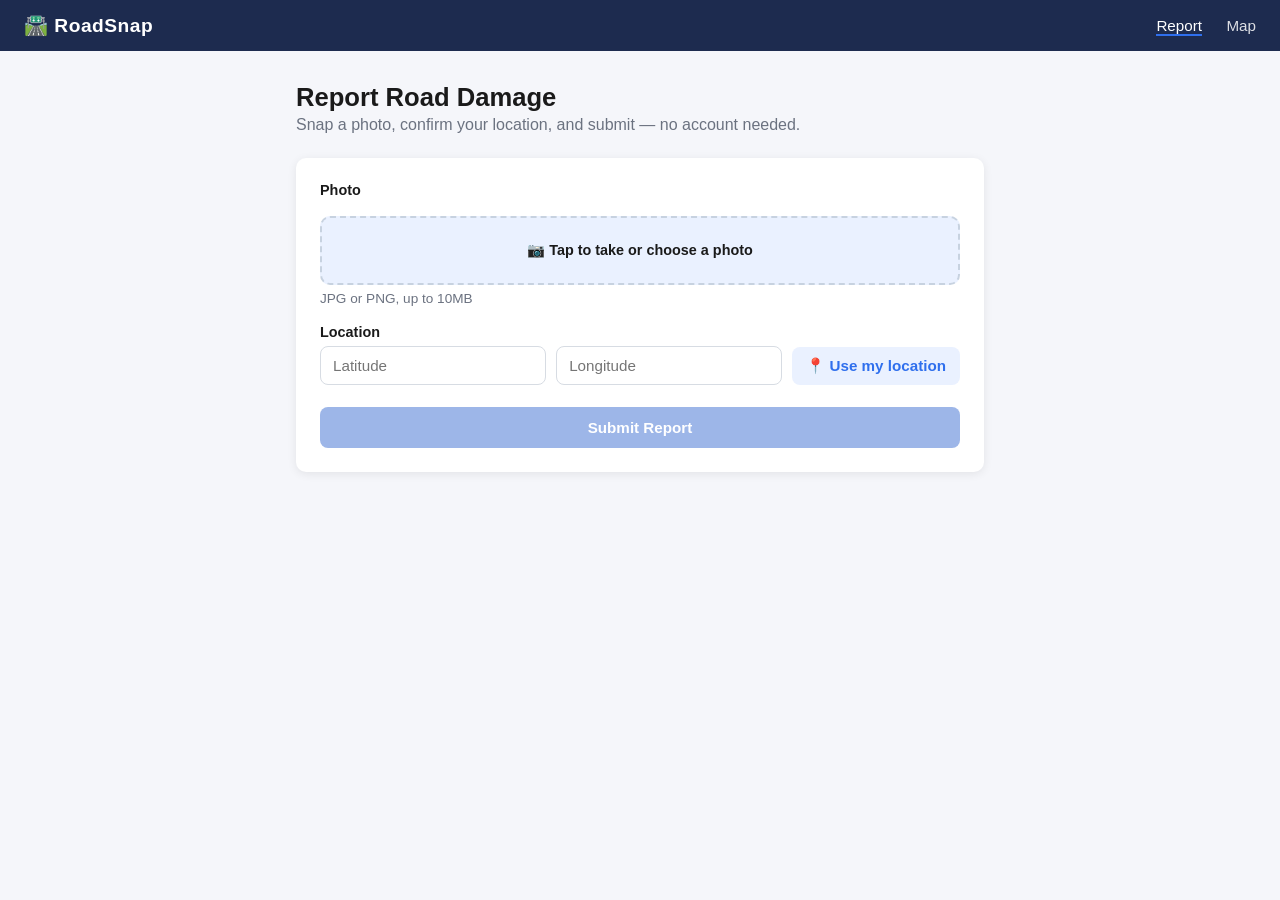
==== backend/frontend/index.html @ 91102957 "hehe" ====
<!DOCTYPE html>
<html lang="en">
<head>
  <meta charset="UTF-8" />
  <meta name="viewport" content="width=device-width, initial-scale=1.0" />
  <title>RoadSnap — Report Road Damage</title>
  <link rel="stylesheet" href="css/style.css" />
</head>
<body>

  <div class="navbar">
    <a href="index.html" class="brand">🛣️ RoadSnap</a>
    <nav>
      <a href="index.html" class="active">Report</a>
      <a href="map.html">Map</a>
    </nav>
  </div>

  <div class="page">
    <h1>Report Road Damage</h1>
    <p class="subtitle">Snap a photo, confirm your location, and submit — no account needed.</p>

    <div class="card">
      <form id="report-form">

        <label for="image-input">Photo</label>
        <label class="upload-box" id="upload-box" for="image-input">
          <span id="upload-placeholder">📷 Tap to take or choose a photo</span>
          <img id="preview-img" style="display:none;" />
          <input type="file" id="image-input" accept="image/png, image/jpeg" capture="environment" required />
        </label>
        <div class="upload-hint">JPG or PNG, up to 10MB</div>

        <label for="lat-input">Location</label>
        <div class="location-row">
          <input type="text" id="lat-input" placeholder="Latitude" readonly required />
          <input type="text" id="lng-input" placeholder="Longitude" readonly required />
          <button type="button" class="btn-secondary" id="locate-btn">📍 Use my location</button>
        </div>

        <button type="submit" class="btn-primary" id="submit-btn" disabled>Submit Report</button>

        <div class="status-msg" id="status-msg"></div>
      </form>
    </div>
  </div>

  <script src="js/config.js"></script>
  <script src="js/report.js"></script>
</body>
</html>
---- backend/frontend/css/style.css ----
:root {
  --navy: #1d2b4f;
  --blue: #2f6fed;
  --light-blue: #eaf1ff;
  --minor: #f4b400;
  --moderate: #ff8c1a;
  --severe: #e03131;
  --gray-bg: #f5f6fa;
  --text: #1a1a1a;
  --muted: #6b7280;
  --white: #ffffff;
  --radius: 10px;
  --shadow: 0 2px 10px rgba(0, 0, 0, 0.08);
}

* {
  box-sizing: border-box;
}

body {
  margin: 0;
  font-family: "Segoe UI", Roboto, Arial, sans-serif;
  background: var(--gray-bg);
  color: var(--text);
}

/* ---------- Top nav ---------- */
.navbar {
  background: var(--navy);
  color: var(--white);
  padding: 14px 24px;
  display: flex;
  align-items: center;
  justify-content: space-between;
}

.navbar .brand {
  font-weight: 700;
  font-size: 1.2rem;
  letter-spacing: 0.5px;
  color: var(--white);
  text-decoration: none;
}

.navbar nav a {
  color: var(--white);
  text-decoration: none;
  margin-left: 20px;
  font-size: 0.95rem;
  opacity: 0.85;
}

.navbar nav a:hover,
.navbar nav a.active {
  opacity: 1;
  border-bottom: 2px solid var(--blue);
}

/* ---------- Layout ---------- */
.page {
  max-width: 720px;
  margin: 32px auto;
  padding: 0 16px;
}

.page-wide {
  max-width: 1100px;
  margin: 0 auto;
  padding: 0;
}

h1 {
  font-size: 1.6rem;
  margin-bottom: 4px;
}

.subtitle {
  color: var(--muted);
  margin-top: 0;
  margin-bottom: 24px;
}

/* ---------- Card / form ---------- */
.card {
  background: var(--white);
  border-radius: var(--radius);
  box-shadow: var(--shadow);
  padding: 24px;
}

label {
  display: block;
  font-weight: 600;
  margin-bottom: 6px;
  margin-top: 18px;
  font-size: 0.9rem;
}

label:first-of-type {
  margin-top: 0;
}

.upload-box {
  border: 2px dashed #c7d2e0;
  border-radius: var(--radius);
  padding: 24px;
  text-align: center;
  cursor: pointer;
  background: var(--light-blue);
  transition: border-color 0.15s ease;
}

.upload-box:hover {
  border-color: var(--blue);
}

.upload-box img {
  max-width: 100%;
  max-height: 220px;
  border-radius: 8px;
  margin-top: 12px;
}

.upload-hint {
  font-size: 0.85rem;
  color: var(--muted);
  margin-top: 6px;
}

input[type="file"] {
  display: none;
}

.location-row {
  display: flex;
  gap: 10px;
  align-items: center;
}

.location-row input {
  flex: 1;
}

input[type="text"],
input[type="number"] {
  width: 100%;
  padding: 10px 12px;
  border: 1px solid #d7dce3;
  border-radius: 8px;
  font-size: 0.95rem;
}

button {
  font-family: inherit;
  cursor: pointer;
  border: none;
  border-radius: 8px;
  font-size: 0.95rem;
  font-weight: 600;
}

.btn-primary {
  background: var(--blue);
  color: var(--white);
  padding: 12px 20px;
  width: 100%;
  margin-top: 22px;
}

.btn-primary:disabled {
  background: #9db6e8;
  cursor: not-allowed;
}

.btn-secondary {
  background: var(--light-blue);
  color: var(--blue);
  padding: 10px 14px;
  white-space: nowrap;
}

.status-msg {
  margin-top: 14px;
  padding: 12px 14px;
  border-radius: 8px;
  font-size: 0.9rem;
  display: none;
}

.status-msg.success {
  display: block;
  background: #e6f6ec;
  color: #1e7e34;
}

.status-msg.error {
  display: block;
  background: #fdeaea;
  color: #b02a2a;
}

/* ---------- Map page ---------- */
#map {
  width: 100%;
  height: calc(100vh - 130px);
}

.map-legend {
  position: absolute;
  bottom: 24px;
  left: 24px;
  background: var(--white);
  padding: 12px 16px;
  border-radius: var(--radius);
  box-shadow: var(--shadow);
  font-size: 0.85rem;
  z-index: 1000;
}

.map-legend div {
  display: flex;
  align-items: center;
  margin-top: 4px;
}

.dot {
  width: 10px;
  height: 10px;
  border-radius: 50%;
  margin-right: 8px;
  display: inline-block;
}

.dot.minor { background: var(--minor); }
.dot.moderate { background: var(--moderate); }
.dot.severe { background: var(--severe); }

.map-wrap {
  position: relative;
}

.popup-content {
  font-size: 0.85rem;
}

.popup-content img {
  width: 100%;
  border-radius: 6px;
  margin-bottom: 6px;
}

.badge {
  display: inline-block;
  padding: 2px 8px;
  border-radius: 12px;
  font-size: 0.75rem;
  font-weight: 700;
  color: var(--white);
}

.badge.minor { background: var(--minor); }
.badge.moderate { background: var(--moderate); }
.badge.severe { background: var(--severe); }
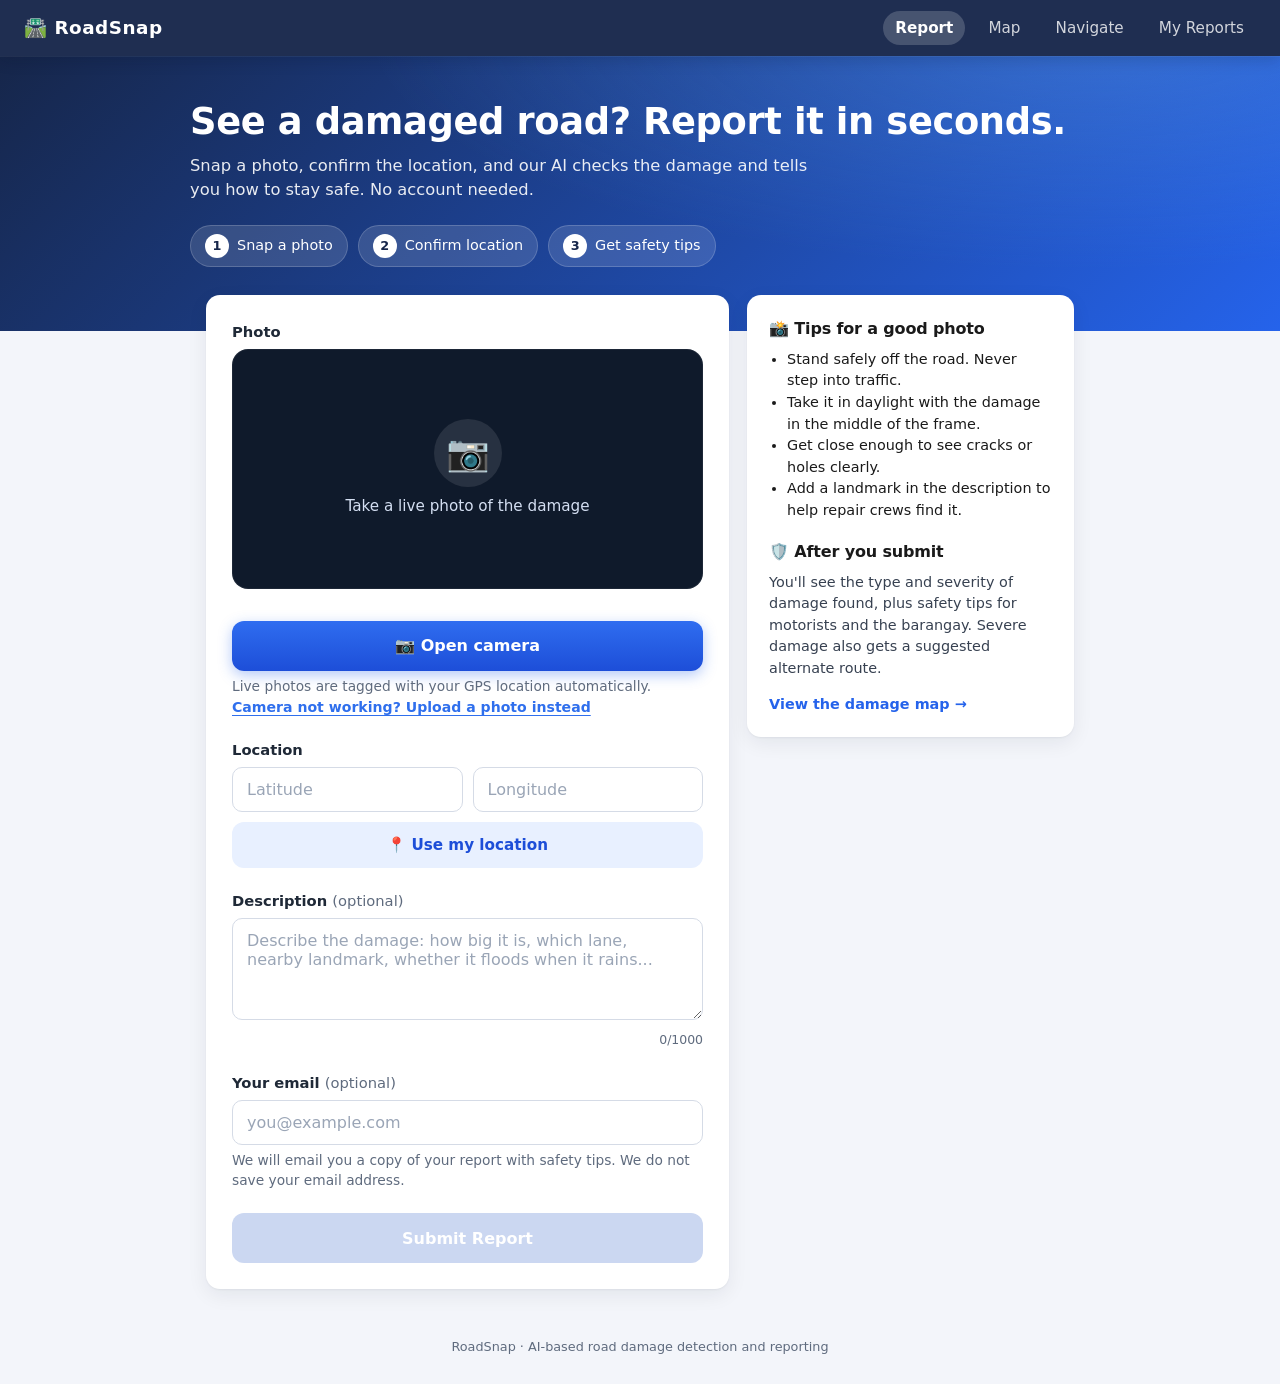
==== commit ed253935: "RoadSnap: initial commit" ====
--- a/backend/frontend/index.html
+++ b/backend/frontend/index.html
@@ -13,39 +13,87 @@
     <nav>
       <a href="index.html" class="active">Report</a>
       <a href="map.html">Map</a>
+      <a href="navigate.html">Navigate</a>
+      <a href="my-reports.html">My Reports</a>
     </nav>
   </div>
 
-  <div class="page">
-    <h1>Report Road Damage</h1>
-    <p class="subtitle">Snap a photo, confirm your location, and submit — no account needed.</p>
+  <header class="hero">
+    <div class="hero-inner">
+      <h1>See a damaged road? Report it in seconds.</h1>
+      <p>Snap a photo, confirm the location, and our AI checks the damage and tells you how to stay safe. No account needed.</p>
+      <div class="steps">
+        <div class="step"><span class="step-num">1</span><span>Snap a photo</span></div>
+        <div class="step"><span class="step-num">2</span><span>Confirm location</span></div>
+        <div class="step"><span class="step-num">3</span><span>Get safety tips</span></div>
+      </div>
+    </div>
+  </header>
 
+  <div class="page report-layout">
     <div class="card">
       <form id="report-form">
 
         <label for="image-input">Photo</label>
-        <label class="upload-box" id="upload-box" for="image-input">
-          <span id="upload-placeholder">📷 Tap to take or choose a photo</span>
-          <img id="preview-img" style="display:none;" />
-          <input type="file" id="image-input" accept="image/png, image/jpeg" capture="environment" required />
-        </label>
-        <div class="upload-hint">JPG or PNG, up to 10MB</div>
+        <div class="camera-box" id="camera-box">
+          <video id="camera-video" autoplay playsinline muted style="display:none;"></video>
+          <img id="preview-img" style="display:none;" alt="Captured photo" />
+          <div id="camera-placeholder" class="camera-placeholder">
+            <span class="cam-icon">📷</span>
+            <span>Take a live photo of the damage</span>
+          </div>
+        </div>
+        <div class="camera-actions">
+          <button type="button" class="btn-primary" id="camera-open-btn">📷 Open camera</button>
+          <button type="button" class="btn-capture" id="camera-capture-btn" style="display:none;">⚪ Capture</button>
+          <button type="button" class="btn-secondary" id="camera-retake-btn" style="display:none;">🔄 Retake</button>
+        </div>
+        <div class="upload-hint">
+          Live photos are tagged with your GPS location automatically.
+          <label class="upload-fallback" for="image-input">Camera not working? Upload a photo instead</label>
+        </div>
+        <input type="file" id="image-input" accept="image/png, image/jpeg" capture="environment" style="display:none;" />
 
         <label for="lat-input">Location</label>
         <div class="location-row">
-          <input type="text" id="lat-input" placeholder="Latitude" readonly required />
-          <input type="text" id="lng-input" placeholder="Longitude" readonly required />
+          <input type="text" id="lat-input" placeholder="Latitude" required />
+          <input type="text" id="lng-input" placeholder="Longitude" required />
           <button type="button" class="btn-secondary" id="locate-btn">📍 Use my location</button>
         </div>
+
+        <label for="description-input">Description <span class="optional">(optional)</span></label>
+        <textarea id="description-input" rows="4" maxlength="1000"
+          placeholder="Describe the damage: how big it is, which lane, nearby landmark, whether it floods when it rains..."></textarea>
+        <div class="char-count"><span id="desc-count">0</span>/1000</div>
+
+        <label for="email-input">Your email <span class="optional">(optional)</span></label>
+        <input type="email" id="email-input" maxlength="120" autocomplete="email" placeholder="you@example.com" />
+        <div class="upload-hint">We will email you a copy of your report with safety tips. We do not save your email address.</div>
 
         <button type="submit" class="btn-primary" id="submit-btn" disabled>Submit Report</button>
 
         <div class="status-msg" id="status-msg"></div>
       </form>
     </div>
+
+    <aside class="side-card">
+      <h3>📸 Tips for a good photo</h3>
+      <ul>
+        <li>Stand safely off the road. Never step into traffic.</li>
+        <li>Take it in daylight with the damage in the middle of the frame.</li>
+        <li>Get close enough to see cracks or holes clearly.</li>
+        <li>Add a landmark in the description to help repair crews find it.</li>
+      </ul>
+      <h3>🛡️ After you submit</h3>
+      <p>You'll see the type and severity of damage found, plus safety tips for motorists and the barangay. Severe damage also gets a suggested alternate route.</p>
+      <a class="side-link" href="map.html">View the damage map →</a>
+    </aside>
   </div>
 
+  <footer class="site-footer">RoadSnap &middot; AI-based road damage detection and reporting</footer>
+
   <script src="js/config.js"></script>
+  <script src="js/ui.js"></script>
   <script src="js/report.js"></script>
 </body>
 </html>
--- a/backend/frontend/css/style.css
+++ b/backend/frontend/css/style.css
@@ -2,9 +2,9 @@
   --navy: #1d2b4f;
   --blue: #2f6fed;
   --light-blue: #eaf1ff;
-  --minor: #f4b400;
-  --moderate: #ff8c1a;
-  --severe: #e03131;
+  --minor: #ffc800;
+  --moderate: #ff7a00;
+  --severe: #e60023;
   --gray-bg: #f5f6fa;
   --text: #1a1a1a;
   --muted: #6b7280;
@@ -142,7 +142,9 @@
 }
 
 input[type="text"],
-input[type="number"] {
+input[type="email"],
+input[type="number"],
+textarea {
   width: 100%;
   padding: 10px 12px;
   border: 1px solid #d7dce3;
@@ -260,4 +262,1716 @@
 
 .badge.minor { background: var(--minor); }
 .badge.moderate { background: var(--moderate); }
-.badge.severe { background: var(--severe); }+.badge.severe { background: var(--severe); }
+.badge.none { background: #8a93a3; }
+
+
+/* ---------- Admin dashboard ---------- */
+.report-card {
+  background: var(--white);
+  border-radius: var(--radius);
+  box-shadow: var(--shadow);
+  padding: 16px;
+  margin-bottom: 14px;
+  display: flex;
+  gap: 16px;
+  align-items: flex-start;
+}
+
+.report-card img {
+  width: 120px;
+  height: 120px;
+  object-fit: cover;
+  border-radius: 8px;
+  flex-shrink: 0;
+}
+
+.report-card .info {
+  flex: 1;
+}
+
+.report-card .actions {
+  display: flex;
+  gap: 8px;
+  margin-top: 10px;
+  flex-wrap: wrap;
+}
+
+.report-card .actions button {
+  padding: 6px 12px;
+  font-size: 0.85rem;
+}
+
+.btn-verify { background: #d4f4dd; color: #1e7e34; }
+.btn-flag { background: #fff0d4; color: #a05c00; }
+.btn-remove { background: #fdeaea; color: #b02a2a; }
+
+select {
+  padding: 8px 10px;
+  border-radius: 8px;
+  border: 1px solid #d7dce3;
+}
+
+/* ---------- Form extras ---------- */
+textarea {
+  font-family: inherit;
+  resize: vertical;
+}
+
+.optional {
+  font-weight: 400;
+  color: var(--muted);
+}
+
+.char-count {
+  text-align: right;
+  font-size: 0.8rem;
+  color: var(--muted);
+  margin-top: 4px;
+}
+
+/* ---------- Toasts ---------- */
+.toast-wrap {
+  position: fixed;
+  top: 16px;
+  right: 16px;
+  z-index: 3000;
+  display: flex;
+  flex-direction: column;
+  gap: 10px;
+  max-width: calc(100vw - 32px);
+}
+
+.toast {
+  background: var(--navy);
+  color: var(--white);
+  padding: 12px 16px;
+  border-radius: 8px;
+  box-shadow: var(--shadow);
+  font-size: 0.9rem;
+  max-width: 340px;
+  cursor: pointer;
+  animation: toast-in 0.2s ease-out;
+}
+
+.toast-success { background: #1e7e34; }
+.toast-error { background: #b02a2a; }
+.toast-info { background: var(--navy); }
+
+.toast-hide {
+  opacity: 0;
+  transition: opacity 0.25s ease;
+}
+
+@keyframes toast-in {
+  from { transform: translateY(-8px); opacity: 0; }
+  to { transform: translateY(0); opacity: 1; }
+}
+
+/* ---------- Dialogs ---------- */
+.ui-overlay {
+  position: fixed;
+  inset: 0;
+  background: rgba(15, 23, 42, 0.55);
+  display: flex;
+  align-items: center;
+  justify-content: center;
+  padding: 16px;
+  z-index: 2000;
+}
+
+.ui-dialog {
+  background: var(--white);
+  border-radius: var(--radius);
+  box-shadow: 0 10px 40px rgba(0, 0, 0, 0.25);
+  width: 100%;
+  max-width: 480px;
+  max-height: calc(100vh - 32px);
+  overflow-y: auto;
+  padding: 22px;
+}
+
+.ui-title {
+  margin: 0 0 12px;
+  font-size: 1.15rem;
+}
+
+.ui-body p {
+  margin: 0 0 10px;
+  line-height: 1.45;
+}
+
+.ui-body textarea {
+  width: 100%;
+  padding: 10px 12px;
+  border: 1px solid #d7dce3;
+  border-radius: 8px;
+  font-size: 0.95rem;
+}
+
+.ui-label {
+  margin-top: 0;
+}
+
+.ui-footer {
+  display: flex;
+  justify-content: flex-end;
+  gap: 10px;
+  margin-top: 18px;
+}
+
+.ui-dialog .btn-primary,
+.ui-dialog .btn-secondary,
+.ui-dialog .btn-danger {
+  width: auto;
+  margin-top: 0;
+  padding: 10px 18px;
+}
+
+.btn-danger {
+  background: var(--severe);
+  color: var(--white);
+}
+
+.confirm-list {
+  margin: 0 0 10px;
+  padding-left: 18px;
+  line-height: 1.5;
+  word-break: break-word;
+}
+
+.muted-note {
+  color: var(--muted);
+  font-size: 0.82rem;
+}
+
+.result-desc {
+  background: var(--gray-bg);
+  padding: 10px 12px;
+  border-radius: 8px;
+  font-size: 0.9rem;
+  word-break: break-word;
+}
+
+.route-box {
+  margin: 10px 0;
+  padding: 10px 12px;
+  background: #fdeaea;
+  border-radius: 8px;
+  font-size: 0.88rem;
+}
+
+/* ---------- Safety guidance ---------- */
+.guidance {
+  background: #eef6ff;
+  border-left: 4px solid var(--blue);
+  border-radius: 8px;
+  padding: 10px 12px;
+  margin: 10px 0;
+  font-size: 0.88rem;
+}
+
+.guidance-headline {
+  font-weight: 700;
+  margin-bottom: 4px;
+}
+
+.guidance ul,
+.popup-guidance ul {
+  margin: 4px 0 0;
+  padding-left: 18px;
+  line-height: 1.45;
+}
+
+.popup-desc {
+  margin-top: 8px;
+  padding: 8px;
+  background: var(--gray-bg);
+  border-radius: 6px;
+  word-break: break-word;
+}
+
+.popup-guidance {
+  margin-top: 8px;
+  font-size: 0.8rem;
+}
+
+.popup-guidance summary {
+  cursor: pointer;
+  font-weight: 600;
+  color: var(--blue);
+}
+
+.map-error {
+  background: #fdeaea;
+  color: #b02a2a;
+  padding: 8px 12px;
+  border-radius: 8px;
+  font-size: 0.85rem;
+  box-shadow: var(--shadow);
+}
+
+/* ---------- Admin extras ---------- */
+.report-desc {
+  margin: 8px 0;
+  padding: 8px 10px;
+  background: var(--gray-bg);
+  border-radius: 6px;
+  font-size: 0.88rem;
+  word-break: break-word;
+}
+
+.report-card .guidance {
+  margin: 8px 0 0;
+}
+
+.status-pill {
+  display: inline-block;
+  padding: 2px 8px;
+  border-radius: 12px;
+  font-size: 0.75rem;
+  font-weight: 700;
+  text-transform: capitalize;
+}
+
+.status-pill.pending { background: #e5e7eb; color: #374151; }
+.status-pill.verified { background: #d4f4dd; color: #1e7e34; }
+.status-pill.flagged { background: #fff0d4; color: #a05c00; }
+.status-pill.removed { background: #fdeaea; color: #b02a2a; }
+
+.btn-edit { background: var(--light-blue); color: var(--blue); }
+.btn-delete { background: var(--severe); color: var(--white); }
+
+button:disabled {
+  opacity: 0.6;
+  cursor: not-allowed;
+}
+
+@media (max-width: 560px) {
+  .location-row { flex-direction: column; align-items: stretch; }
+  .report-card { flex-direction: column; }
+  .report-card img { width: 100%; height: 180px; }
+}
+
+/* =====================================================
+   Admin dashboard (v2)
+   ===================================================== */
+.dash {
+  max-width: 1200px;
+  margin: 0 auto;
+  padding: 24px 16px 48px;
+}
+
+.dash-header {
+  display: flex;
+  justify-content: space-between;
+  align-items: flex-end;
+  gap: 16px;
+  flex-wrap: wrap;
+  margin-bottom: 18px;
+}
+
+.dash-header .subtitle {
+  margin-bottom: 0;
+}
+
+.dash-header-actions {
+  display: flex;
+  align-items: center;
+  gap: 10px;
+  flex-wrap: wrap;
+}
+
+.updated {
+  color: var(--muted);
+  font-size: 0.8rem;
+}
+
+/* ---------- Stat tiles ---------- */
+.stat-grid {
+  display: grid;
+  grid-template-columns: repeat(auto-fit, minmax(160px, 1fr));
+  gap: 14px;
+  margin-bottom: 18px;
+}
+
+.stat-tile {
+  background: var(--white);
+  border-radius: var(--radius);
+  box-shadow: var(--shadow);
+  padding: 16px 18px;
+  border-top: 4px solid var(--blue);
+}
+
+.stat-value {
+  font-size: 2rem;
+  font-weight: 700;
+  line-height: 1.1;
+}
+
+.stat-label {
+  color: var(--muted);
+  font-size: 0.85rem;
+  margin-top: 4px;
+}
+
+.tile-total { border-top-color: var(--navy); }
+.tile-pending { border-top-color: #9ca3af; }
+.tile-verified { border-top-color: #2f9e44; }
+.tile-flagged { border-top-color: var(--moderate); }
+.tile-severe { border-top-color: var(--severe); }
+
+/* ---------- Charts ---------- */
+.insight-grid {
+  display: grid;
+  grid-template-columns: repeat(auto-fit, minmax(300px, 1fr));
+  gap: 14px;
+  margin-bottom: 22px;
+}
+
+.panel {
+  background: var(--white);
+  border-radius: var(--radius);
+  box-shadow: var(--shadow);
+  padding: 16px 18px;
+}
+
+.panel h3 {
+  margin: 0 0 12px;
+  font-size: 0.95rem;
+}
+
+.bar-row {
+  display: flex;
+  align-items: center;
+  gap: 10px;
+  margin-bottom: 8px;
+  font-size: 0.85rem;
+}
+
+.bar-label {
+  width: 110px;
+  flex-shrink: 0;
+  text-transform: capitalize;
+  white-space: nowrap;
+  overflow: hidden;
+  text-overflow: ellipsis;
+}
+
+.bar-track {
+  flex: 1;
+  height: 10px;
+  background: #eef0f4;
+  border-radius: 6px;
+  overflow: hidden;
+}
+
+.bar-fill {
+  display: block;
+  height: 100%;
+  border-radius: 6px;
+  min-width: 2px;
+}
+
+.bar-value {
+  width: 28px;
+  text-align: right;
+  font-weight: 600;
+}
+
+.empty-note {
+  color: var(--muted);
+  font-size: 0.85rem;
+  margin: 0;
+}
+
+/* ---------- Toolbar ---------- */
+.toolbar {
+  display: flex;
+  gap: 10px;
+  flex-wrap: wrap;
+  margin-bottom: 8px;
+}
+
+.toolbar input[type="text"] {
+  flex: 1 1 260px;
+  width: auto;
+}
+
+.toolbar select {
+  flex: 0 0 auto;
+}
+
+.result-count {
+  color: var(--muted);
+  font-size: 0.82rem;
+  margin-bottom: 14px;
+}
+
+/* ---------- Report cards (grid) ---------- */
+.report-grid {
+  display: grid;
+  grid-template-columns: repeat(auto-fill, minmax(340px, 1fr));
+  gap: 16px;
+}
+
+.report-grid .report-card {
+  display: flex;
+  flex-direction: column;
+  gap: 0;
+  padding: 0;
+  margin: 0;
+  overflow: hidden;
+  border-left: 5px solid #8a93a3;
+}
+
+.report-card.sev-severe { border-left-color: var(--severe); }
+.report-card.sev-moderate { border-left-color: var(--moderate); }
+.report-card.sev-minor { border-left-color: var(--minor); }
+
+.card-photo {
+  position: relative;
+  background: #e5e7eb;
+}
+
+.report-grid .report-card .card-photo img {
+  width: 100%;
+  height: 190px;
+  object-fit: cover;
+  border-radius: 0;
+  display: block;
+  cursor: zoom-in;
+}
+
+.no-photo {
+  height: 190px;
+  display: flex;
+  align-items: center;
+  justify-content: center;
+  color: var(--muted);
+}
+
+.photo-badge {
+  position: absolute;
+  top: 10px;
+  left: 10px;
+  padding: 3px 10px;
+  border-radius: 12px;
+  font-size: 0.75rem;
+  font-weight: 700;
+  color: var(--white);
+  background: #8a93a3;
+}
+
+.photo-badge.severe { background: var(--severe); }
+.photo-badge.moderate { background: var(--moderate); }
+.photo-badge.minor { background: var(--minor); }
+
+.card-body {
+  padding: 14px 16px 16px;
+  flex: 1;
+  display: flex;
+  flex-direction: column;
+}
+
+.card-top {
+  display: flex;
+  justify-content: space-between;
+  align-items: center;
+  margin-bottom: 6px;
+}
+
+.card-meta {
+  font-size: 0.85rem;
+  color: #374151;
+  margin-top: 3px;
+}
+
+.card-meta a {
+  color: var(--blue);
+}
+
+.report-desc.muted {
+  color: var(--muted);
+}
+
+.tips {
+  margin-top: 8px;
+  font-size: 0.82rem;
+}
+
+.tips summary {
+  cursor: pointer;
+  font-weight: 600;
+  color: var(--blue);
+}
+
+.tips ul {
+  margin: 6px 0 0;
+  padding-left: 18px;
+  line-height: 1.45;
+}
+
+.report-grid .report-card .actions {
+  margin-top: auto;
+  padding-top: 12px;
+}
+
+.empty-state {
+  grid-column: 1 / -1;
+  text-align: center;
+  color: var(--muted);
+  padding: 48px 16px;
+  background: var(--white);
+  border-radius: var(--radius);
+  box-shadow: var(--shadow);
+}
+
+.empty-icon {
+  font-size: 2.2rem;
+}
+
+.lightbox-img {
+  width: 100%;
+  max-height: 60vh;
+  object-fit: contain;
+  border-radius: 8px;
+  background: #111;
+}
+
+/* =====================================================
+   Admin login (v2)
+   ===================================================== */
+.login-body {
+  min-height: 100vh;
+  background: linear-gradient(135deg, var(--navy) 0%, #2f6fed 100%);
+  display: flex;
+  align-items: center;
+  justify-content: center;
+  padding: 20px;
+}
+
+.login-shell {
+  display: grid;
+  grid-template-columns: 1fr 1fr;
+  width: 100%;
+  max-width: 860px;
+  background: var(--white);
+  border-radius: 16px;
+  box-shadow: 0 20px 60px rgba(0, 0, 0, 0.3);
+  overflow: hidden;
+}
+
+.login-brand {
+  background: var(--navy);
+  color: var(--white);
+  padding: 40px 32px;
+}
+
+.login-brand h1 {
+  margin: 8px 0 4px;
+  font-size: 1.8rem;
+}
+
+.login-brand p {
+  margin: 0 0 20px;
+  opacity: 0.8;
+}
+
+.login-logo {
+  font-size: 2.6rem;
+}
+
+.login-points {
+  margin: 0;
+  padding-left: 18px;
+  line-height: 1.9;
+  opacity: 0.9;
+  font-size: 0.92rem;
+}
+
+.login-card {
+  padding: 40px 32px;
+}
+
+.login-card h2 {
+  margin: 0 0 4px;
+}
+
+.login-card .btn-primary {
+  margin-top: 18px;
+}
+
+.login-card .status-msg {
+  margin-top: 12px;
+}
+
+.password-wrap {
+  position: relative;
+}
+
+.password-wrap input {
+  padding-right: 64px;
+}
+
+.toggle-password {
+  position: absolute;
+  right: 6px;
+  top: 50%;
+  transform: translateY(-50%);
+  background: transparent;
+  color: var(--blue);
+  padding: 6px 10px;
+  font-size: 0.8rem;
+}
+
+.login-foot {
+  margin: 18px 0 0;
+  font-size: 0.85rem;
+  text-align: center;
+}
+
+.login-foot a {
+  color: var(--blue);
+  text-decoration: none;
+}
+
+@media (max-width: 720px) {
+  .login-shell { grid-template-columns: 1fr; }
+  .login-brand { padding: 24px; }
+  .login-points { display: none; }
+  .login-card { padding: 24px; }
+  .report-grid { grid-template-columns: 1fr; }
+}
+
+/* ---------- Fixes ---------- */
+input[type="password"] {
+  width: 100%;
+  padding: 10px 12px;
+  border: 1px solid #d7dce3;
+  border-radius: 8px;
+  font-size: 0.95rem;
+}
+
+.report-grid .report-card {
+  align-items: stretch;
+}
+
+.bar-label {
+  width: 135px;
+}
+
+/* =====================================================
+   Public pages (v3): report page + map
+   ===================================================== */
+.hero {
+  background: linear-gradient(135deg, var(--navy) 0%, #2f6fed 100%);
+  color: var(--white);
+  padding: 40px 16px 56px;
+}
+
+.hero-inner {
+  max-width: 900px;
+  margin: 0 auto;
+}
+
+.hero h1 {
+  font-size: 2rem;
+  margin: 0 0 10px;
+  line-height: 1.2;
+}
+
+.hero p {
+  margin: 0 0 22px;
+  max-width: 620px;
+  opacity: 0.9;
+  line-height: 1.5;
+}
+
+.steps {
+  display: flex;
+  gap: 12px;
+  flex-wrap: wrap;
+}
+
+.step {
+  display: flex;
+  align-items: center;
+  gap: 8px;
+  background: rgba(255, 255, 255, 0.14);
+  padding: 8px 14px;
+  border-radius: 999px;
+  font-size: 0.9rem;
+}
+
+.step-num {
+  background: var(--white);
+  color: var(--navy);
+  width: 22px;
+  height: 22px;
+  border-radius: 50%;
+  display: inline-flex;
+  align-items: center;
+  justify-content: center;
+  font-weight: 700;
+  font-size: 0.8rem;
+}
+
+.report-layout {
+  max-width: 900px;
+  margin: -32px auto 32px;
+  display: grid;
+  grid-template-columns: 1.6fr 1fr;
+  gap: 18px;
+  align-items: start;
+}
+
+.side-card {
+  background: var(--white);
+  border-radius: var(--radius);
+  box-shadow: var(--shadow);
+  padding: 20px;
+  font-size: 0.9rem;
+  line-height: 1.5;
+}
+
+.side-card h3 {
+  margin: 0 0 8px;
+  font-size: 1rem;
+}
+
+.side-card h3:not(:first-child) {
+  margin-top: 18px;
+}
+
+.side-card ul {
+  margin: 0;
+  padding-left: 18px;
+}
+
+.side-card p {
+  margin: 0;
+  color: #374151;
+}
+
+.side-link {
+  display: inline-block;
+  margin-top: 14px;
+  color: var(--blue);
+  font-weight: 600;
+  text-decoration: none;
+}
+
+.site-footer {
+  text-align: center;
+  color: var(--muted);
+  font-size: 0.8rem;
+  padding: 8px 16px 28px;
+}
+
+/* ---------- Map panel ---------- */
+.map-panel {
+  position: absolute;
+  top: 16px;
+  left: 56px;
+  z-index: 1000;
+  background: var(--white);
+  border-radius: var(--radius);
+  box-shadow: var(--shadow);
+  padding: 14px 16px;
+  width: 210px;
+  font-size: 0.88rem;
+}
+
+.map-panel-title {
+  font-weight: 700;
+}
+
+.map-total {
+  color: var(--muted);
+  font-size: 0.8rem;
+  margin: 2px 0 10px;
+}
+
+.chip-row {
+  display: flex;
+  align-items: center;
+  gap: 8px;
+  margin: 0;
+  padding: 5px 0;
+  font-weight: 500;
+  cursor: pointer;
+}
+
+.chip-row input {
+  margin: 0;
+}
+
+.chip-count {
+  margin-left: auto;
+  background: var(--gray-bg);
+  border-radius: 10px;
+  padding: 0 8px;
+  font-size: 0.78rem;
+  font-weight: 700;
+}
+
+.dot.none { background: #8a93a3; }
+
+.map-fit {
+  width: 100%;
+  margin-top: 10px;
+  padding: 8px 10px;
+}
+
+.map-report-link {
+  display: block;
+  text-align: center;
+  margin-top: 10px;
+  color: var(--blue);
+  font-weight: 600;
+  text-decoration: none;
+}
+
+.verified-tag {
+  color: #1e7e34;
+  font-size: 0.75rem;
+  font-weight: 700;
+}
+
+@media (max-width: 720px) {
+  .report-layout { grid-template-columns: 1fr; }
+  .hero h1 { font-size: 1.5rem; }
+  .map-panel { left: 12px; top: 12px; width: 180px; }
+}
+
+/* =====================================================
+   Navigate page (v4)
+   ===================================================== */
+.nav-wrap {
+  position: relative;
+}
+
+.nav-panel {
+  position: absolute;
+  top: 12px;
+  left: 56px;
+  z-index: 1000;
+  width: 340px;
+  max-height: calc(100% - 24px);
+  overflow-y: auto;
+  background: var(--white);
+  border-radius: var(--radius);
+  box-shadow: 0 6px 24px rgba(0, 0, 0, 0.18);
+  padding: 16px;
+  font-size: 0.9rem;
+}
+
+.nav-panel.collapsed {
+  display: none;
+}
+
+.nav-panel h2 {
+  margin: 0 0 2px;
+  font-size: 1.15rem;
+}
+
+.nav-panel h3 {
+  margin: 16px 0 6px;
+  font-size: 0.95rem;
+}
+
+.nav-intro {
+  margin: 0 0 10px;
+  color: var(--muted);
+  font-size: 0.85rem;
+}
+
+.search-field {
+  position: relative;
+  display: flex;
+  gap: 6px;
+}
+
+.search-field input {
+  flex: 1;
+}
+
+.mini-btn {
+  background: var(--light-blue);
+  padding: 0 12px;
+  font-size: 1.05rem;
+}
+
+.suggestions {
+  display: none;
+  position: absolute;
+  top: 100%;
+  left: 0;
+  right: 0;
+  z-index: 1100;
+  margin: 4px 0 0;
+  padding: 0;
+  list-style: none;
+  background: var(--white);
+  border: 1px solid #d7dce3;
+  border-radius: 8px;
+  box-shadow: var(--shadow);
+  max-height: 220px;
+  overflow-y: auto;
+}
+
+.suggestions li {
+  padding: 9px 12px;
+  font-size: 0.82rem;
+  cursor: pointer;
+  border-bottom: 1px solid #f0f1f5;
+}
+
+.suggestions li:hover {
+  background: var(--light-blue);
+}
+
+.suggestions li.none {
+  color: var(--muted);
+  cursor: default;
+}
+
+.nav-hint {
+  font-size: 0.78rem;
+  color: var(--muted);
+  margin-top: 6px;
+}
+
+.route-message {
+  font-size: 0.85rem;
+  margin-top: 8px;
+}
+
+.route-message.error {
+  color: #b02a2a;
+}
+
+#route-results {
+  display: flex;
+  flex-direction: column;
+  gap: 8px;
+  margin-top: 12px;
+}
+
+.route-card {
+  text-align: left;
+  background: var(--white);
+  border: 2px solid #e3e6ec;
+  border-radius: 10px;
+  padding: 10px 12px;
+  font-weight: 400;
+}
+
+.route-card.selected {
+  border-color: var(--blue);
+  background: #f3f7ff;
+}
+
+.route-top {
+  display: flex;
+  align-items: center;
+  gap: 8px;
+  flex-wrap: wrap;
+}
+
+.route-top strong {
+  font-size: 1.05rem;
+}
+
+.route-hz {
+  margin-top: 4px;
+  font-size: 0.82rem;
+}
+
+.hz-none { color: #1e7e34; font-weight: 600; }
+.hz-some { color: #b02a2a; font-weight: 600; }
+
+.tag {
+  font-size: 0.7rem;
+  font-weight: 700;
+  padding: 2px 8px;
+  border-radius: 10px;
+}
+
+.tag-safe { background: #d4f4dd; color: #1e7e34; }
+.tag-fast { background: #e0e9ff; color: #2f6fed; }
+
+.start-btn {
+  margin-top: 14px;
+}
+
+.voice-toggle {
+  display: flex;
+  align-items: center;
+  gap: 8px;
+  margin: 10px 0 0;
+  font-weight: 500;
+}
+
+.hazard-list {
+  list-style: none;
+  margin: 0;
+  padding: 0;
+}
+
+.hazard-list li {
+  display: flex;
+  gap: 10px;
+  align-items: flex-start;
+  padding: 8px 0;
+  border-bottom: 1px solid #f0f1f5;
+  font-size: 0.85rem;
+}
+
+.hazard-list .dot {
+  margin-top: 4px;
+  flex-shrink: 0;
+}
+
+.hz-desc {
+  color: var(--muted);
+  font-size: 0.8rem;
+  margin-top: 2px;
+}
+
+.hz-clear {
+  color: #1e7e34;
+  font-weight: 600;
+}
+
+.steps-box {
+  margin-top: 12px;
+}
+
+.steps-box summary {
+  cursor: pointer;
+  font-weight: 600;
+  color: var(--blue);
+}
+
+.steps-box ol {
+  margin: 8px 0 0;
+  padding-left: 20px;
+  line-height: 1.5;
+  font-size: 0.85rem;
+}
+
+.nav-hud {
+  position: absolute;
+  top: 12px;
+  left: 50%;
+  transform: translateX(-50%);
+  z-index: 1200;
+  width: min(560px, calc(100% - 24px));
+  display: flex;
+  justify-content: space-between;
+  align-items: center;
+  gap: 12px;
+  background: var(--navy);
+  color: var(--white);
+  border-radius: 14px;
+  padding: 12px 16px;
+  box-shadow: 0 6px 24px rgba(0, 0, 0, 0.3);
+}
+
+.nav-hud[hidden] {
+  display: none;
+}
+
+.hud-instruction {
+  font-size: 1.1rem;
+  font-weight: 700;
+}
+
+.hud-sub {
+  opacity: 0.8;
+  font-size: 0.9rem;
+}
+
+.hud-side {
+  text-align: right;
+  font-size: 0.85rem;
+  white-space: nowrap;
+}
+
+.hud-stop {
+  margin-top: 6px;
+  padding: 6px 14px;
+}
+
+.me-dot {
+  width: 20px;
+  height: 20px;
+  background: #2f6fed;
+  border: 3px solid #fff;
+  border-radius: 50%;
+  box-shadow: 0 0 0 6px rgba(47, 111, 237, 0.25);
+}
+
+@media (max-width: 720px) {
+  .nav-panel {
+    left: 8px;
+    right: 8px;
+    top: auto;
+    bottom: 8px;
+    width: auto;
+    max-height: 55%;
+  }
+}
+
+/* =====================================================
+   Trust / location checks (v5)
+   ===================================================== */
+.loc-note {
+  padding: 10px 12px;
+  border-radius: 8px;
+  font-size: 0.88rem;
+  margin: 8px 0;
+  line-height: 1.4;
+}
+
+.loc-ok { background: #e6f6ec; color: #1e7e34; }
+.loc-warn { background: #fff6e0; color: #8a5a00; }
+.loc-bad { background: #fdeaea; color: #b02a2a; }
+
+.verified-tag { color: #1e7e34; font-size: 0.75rem; font-weight: 700; }
+.likely-tag { color: #2f6fed; font-size: 0.75rem; font-weight: 700; }
+.unconfirmed-tag { color: #a05c00; font-size: 0.75rem; font-weight: 700; }
+
+.tile-mismatch { border-top-color: #b02a2a; }
+
+.loc-chips {
+  display: flex;
+  flex-wrap: wrap;
+  gap: 6px;
+  margin-top: 8px;
+}
+
+.chip {
+  font-size: 0.72rem;
+  font-weight: 600;
+  padding: 3px 8px;
+  border-radius: 10px;
+}
+
+.chip-ok { background: #e6f6ec; color: #1e7e34; }
+.chip-warn { background: #fff6e0; color: #8a5a00; }
+.chip-bad { background: #fdeaea; color: #b02a2a; }
+
+.report-card.loc-mismatch {
+  box-shadow: 0 0 0 2px #e03131, var(--shadow);
+}
+
+/* Live camera */
+.camera-box {
+  position: relative;
+  width: 100%;
+  min-height: 220px;
+  background: #0f1a2b;
+  border-radius: 12px;
+  overflow: hidden;
+  display: flex;
+  align-items: center;
+  justify-content: center;
+}
+.camera-box video,
+.camera-box img { width: 100%; max-height: 420px; object-fit: cover; display: block; }
+.camera-placeholder {
+  display: flex; flex-direction: column; align-items: center; gap: 8px;
+  color: #c9d6ea; font-size: 0.95rem; padding: 30px 12px;
+}
+.cam-icon { font-size: 2.4rem; }
+.camera-actions { display: flex; gap: 10px; margin-top: 10px; flex-wrap: wrap; }
+.camera-actions button { flex: 1; min-width: 140px; }
+.btn-capture {
+  background: #fff; color: #111; border: 3px solid #2f6fed; border-radius: 10px;
+  padding: 12px 16px; font-weight: 700; cursor: pointer; font-size: 1rem;
+}
+.upload-fallback {
+  display: block; margin-top: 6px; color: #2f6fed; text-decoration: underline; cursor: pointer;
+}
+
+/* My Reports + mobile navbar */
+.navbar nav a { white-space: nowrap; }
+@media (max-width: 560px) {
+  .navbar { flex-wrap: wrap; gap: 8px; padding: 12px 16px; }
+  .navbar nav { display: flex; gap: 16px; width: 100%; overflow-x: auto; padding-bottom: 2px; }
+  .navbar nav a { margin-left: 0; }
+}
+.my-list .card { margin-top: 12px; }
+
+/* =====================================================
+   Repair tracking, hotspot, monitoring, dataset (v6)
+   ===================================================== */
+.tile-progress { border-top-color: #2f6fed; }
+.tile-fixed { border-top-color: #2f9e44; }
+.dot.fixed { background: #2f9e44; }
+.status-pill.in_progress { background: #e1ebff; color: #1f4fbf; }
+.status-pill.fixed { background: #e0f5e6; color: #1e7e34; }
+.btn-progress { background: #e1ebff; color: #1f4fbf; border: none; border-radius: 8px; padding: 8px 12px; cursor: pointer; font-weight: 600; }
+.btn-fixed { background: #e0f5e6; color: #1e7e34; border: none; border-radius: 8px; padding: 8px 12px; cursor: pointer; font-weight: 600; }
+
+.fixed-box { background: #eef9f1; border: 1px solid #bfe5c9; color: #1e6b32; border-radius: 8px; padding: 8px 10px; margin: 8px 0; font-size: 0.85rem; }
+.fixed-box img { display: block; width: 100%; max-height: 180px; object-fit: cover; border-radius: 6px; margin-top: 6px; cursor: pointer; }
+.after-label { font-weight: 700; margin-top: 6px; }
+
+.tracker { display: flex; flex-wrap: wrap; gap: 4px 12px; margin: 6px 0; font-size: 0.78rem; color: #8a93a3; }
+.step-dot.done { color: #2f9e44; font-weight: 700; }
+
+.progress-tag { color: #1f4fbf; font-size: 0.75rem; font-weight: 700; }
+.popup-after { margin-top: 8px; padding: 8px; background: #eef9f1; border-radius: 6px; font-size: 0.8rem; }
+.popup-after img { width: 100%; max-height: 120px; object-fit: cover; border-radius: 6px; margin-top: 4px; }
+.heat-row { margin-top: 6px; font-weight: 600; }
+.heat-legend { font-size: 0.72rem; color: #5c6779; margin: 4px 0 8px; line-height: 1.35; }
+
+.section-title { margin: 26px 0 10px; font-size: 1.1rem; }
+.health-grid { display: grid; grid-template-columns: repeat(auto-fit, minmax(210px, 1fr)); gap: 12px; }
+.health-card { background: #fff; border-radius: 12px; padding: 14px 16px; box-shadow: var(--shadow); }
+.health-title { font-size: 0.78rem; color: #6b7686; text-transform: uppercase; letter-spacing: 0.04em; }
+.health-state { font-weight: 700; margin: 6px 0 2px; }
+.health-sub { font-size: 0.78rem; color: #6b7686; line-height: 1.35; }
+.health-dot { display: inline-block; width: 10px; height: 10px; border-radius: 50%; margin-right: 4px; }
+.health-dot.ok { background: #2f9e44; }
+.health-dot.bad { background: #e03131; }
+
+.spark { display: flex; align-items: flex-end; gap: 6px; height: 140px; padding-top: 8px; }
+.spark-col { flex: 1; display: flex; flex-direction: column; justify-content: flex-end; align-items: center; height: 100%; }
+.spark-bar { width: 100%; min-height: 3px; background: #2f6fed; border-radius: 4px 4px 0 0; }
+.spark-label { font-size: 0.6rem; color: #8a93a3; margin-top: 4px; }
+
+.mini-table { width: 100%; border-collapse: collapse; font-size: 0.88rem; margin-top: 10px; }
+.mini-table th, .mini-table td { text-align: left; padding: 8px 10px; border-bottom: 1px solid #e6eaf1; }
+.mini-table th { color: #6b7686; font-weight: 600; font-size: 0.78rem; }
+.code-sample { background: #0f1a2b; color: #d7e3f7; padding: 12px; border-radius: 8px; font-size: 0.78rem; overflow-x: auto; }
+
+.missed-grid { display: grid; grid-template-columns: repeat(auto-fill, minmax(150px, 1fr)); gap: 12px; }
+.missed-item img { width: 100%; height: 110px; object-fit: cover; border-radius: 8px; margin-bottom: 4px; }
+.missed-item { font-size: 0.8rem; }
+
+.ds-card.ds-selected { box-shadow: 0 0 0 2px #2f9e44, var(--shadow); }
+.ds-check { display: flex; align-items: center; gap: 8px; margin: 10px 0 6px; font-weight: 600; }
+.stat-tile.wide { grid-column: span 2; }
+.stat-small { font-size: 0.9rem; margin-top: 6px; }
+.ui-label { display: block; font-size: 0.8rem; font-weight: 600; margin: 10px 0 4px; }
+
+/* Strong severity pins on the map */
+.pin-halo-pulse { animation: halo-pulse 1.6s ease-in-out infinite; }
+@keyframes halo-pulse {
+  0%, 100% { fill-opacity: 0.18; }
+  50% { fill-opacity: 0.5; }
+}
+.leaflet-interactive.pin-halo { pointer-events: none; }
+.badge.minor { color: #3a2e00; }
+.dot { width: 14px; height: 14px; box-shadow: 0 0 0 2px #fff, 0 0 0 3px rgba(0,0,0,0.12); }
+.map-panel .chip-row { font-weight: 600; }
+
+/* Road damage warning sign shown during navigation */
+.hazard-alert {
+  position: absolute;
+  left: 50%;
+  top: 84px;
+  transform: translateX(-50%);
+  z-index: 1200;
+  width: min(92vw, 460px);
+  display: flex;
+  align-items: center;
+  gap: 14px;
+  padding: 12px 16px;
+  border-radius: 16px;
+  color: #fff;
+  background: #e60023;
+  border: 4px solid #fff;
+  box-shadow: 0 8px 28px rgba(0, 0, 0, 0.4);
+}
+.hazard-alert[hidden] { display: none; }
+.hazard-alert.sev-severe { background: #e60023; animation: ha-flash 0.9s ease-in-out infinite; }
+.hazard-alert.sev-moderate { background: #ff7a00; }
+.hazard-alert.sev-minor { background: #ffc800; color: #3a2e00; }
+.ha-icon { font-size: 2.6rem; line-height: 1; }
+.ha-text { flex: 1; min-width: 0; }
+.ha-title { font-size: 1.5rem; font-weight: 900; letter-spacing: 0.04em; }
+.ha-sub { font-size: 0.9rem; font-weight: 600; }
+.ha-dist { font-size: 1.7rem; font-weight: 900; white-space: nowrap; }
+@keyframes ha-flash {
+  0%, 100% { box-shadow: 0 8px 28px rgba(0, 0, 0, 0.4), 0 0 0 0 rgba(230, 0, 35, 0.6); }
+  50% { box-shadow: 0 8px 28px rgba(0, 0, 0, 0.4), 0 0 0 14px rgba(230, 0, 35, 0); }
+}
+@media (max-width: 560px) {
+  .hazard-alert { top: 150px; padding: 10px 12px; gap: 10px; }
+  .ha-title { font-size: 1.25rem; }
+  .ha-dist { font-size: 1.35rem; }
+}
+
+/* Retraining schedule */
+.retrain-panel { margin-bottom: 16px; }
+.retrain-state { font-weight: 700; padding: 10px 12px; border-radius: 8px; margin: 8px 0; }
+.retrain-state.due { background: #fff0d4; color: #8a4b00; }
+.retrain-state.ok { background: #e6f6ec; color: #1e7e34; }
+.retrain-steps { padding-left: 20px; font-size: 0.88rem; line-height: 1.6; }
+.retrain-history { list-style: none; padding: 0; margin: 12px 0 0; font-size: 0.85rem; }
+.retrain-history li { padding: 6px 0; border-top: 1px solid #e6eaf1; }
+.health-card.retrain-card.due { box-shadow: 0 0 0 2px #ff7a00, var(--shadow); }
+
+/* =====================================================
+   UI refresh (v4) - visual polish only, no layout logic
+   Appended last so it overrides earlier rules.
+   ===================================================== */
+:root {
+  --navy: #16264a;
+  --blue: #2563eb;
+  --blue-dark: #1d4ed8;
+  --light-blue: #e8f0ff;
+  --gray-bg: #f3f5fa;
+  --muted: #5f6b7e;
+  --line: #e3e8f0;
+  --radius: 14px;
+  --shadow: 0 1px 2px rgba(16, 24, 40, 0.05), 0 6px 20px rgba(16, 24, 40, 0.07);
+  --shadow-lg: 0 12px 40px rgba(16, 24, 40, 0.22);
+  --focus: 0 0 0 3px rgba(37, 99, 235, 0.28);
+}
+
+html { -webkit-text-size-adjust: 100%; scroll-behavior: smooth; }
+
+body {
+  font-family: system-ui, -apple-system, "Segoe UI", Roboto, "Helvetica Neue", Arial, sans-serif;
+  line-height: 1.5;
+  -webkit-font-smoothing: antialiased;
+  -webkit-tap-highlight-color: transparent;
+}
+
+h1, h2, h3 { letter-spacing: -0.01em; }
+
+/* ---------- Navbar ---------- */
+.navbar {
+  position: sticky;
+  top: 0;
+  z-index: 1500;
+  background: rgba(22, 38, 74, 0.96);
+  -webkit-backdrop-filter: blur(8px);
+  backdrop-filter: blur(8px);
+  box-shadow: 0 1px 0 rgba(255, 255, 255, 0.06), 0 4px 14px rgba(10, 18, 40, 0.18);
+}
+.navbar .brand { font-size: 1.15rem; }
+.navbar nav a {
+  margin-left: 6px;
+  padding: 8px 12px;
+  border-radius: 999px;
+  border-bottom: none;
+  opacity: 0.8;
+  transition: background 0.15s ease, opacity 0.15s ease;
+}
+.navbar nav a:hover { background: rgba(255, 255, 255, 0.1); opacity: 1; border-bottom: none; }
+.navbar nav a.active {
+  background: rgba(255, 255, 255, 0.18);
+  opacity: 1;
+  border-bottom: none;
+  font-weight: 600;
+}
+
+/* ---------- Hero + steps ---------- */
+.hero {
+  background:
+    radial-gradient(1200px 400px at 85% -10%, rgba(96, 165, 250, 0.35), transparent 60%),
+    linear-gradient(135deg, var(--navy) 0%, #2563eb 100%);
+  padding: 44px 16px 64px;
+}
+.hero h1 { font-size: clamp(1.6rem, 5vw, 2.3rem); font-weight: 800; }
+.hero p { font-size: 1.02rem; }
+.steps { gap: 10px; }
+.step {
+  background: rgba(255, 255, 255, 0.13);
+  border: 1px solid rgba(255, 255, 255, 0.18);
+  font-weight: 500;
+}
+.step-num { width: 24px; height: 24px; }
+
+/* ---------- Cards ---------- */
+.card, .side-card, .panel, .stat-tile, .report-card, .health-card {
+  border-radius: var(--radius);
+  box-shadow: var(--shadow);
+}
+.card { padding: 26px; }
+.side-card { padding: 22px; }
+.report-layout { margin-top: -36px; }
+
+/* ---------- Form ---------- */
+label { font-size: 0.92rem; color: #1f2937; margin-top: 22px; }
+label:first-of-type { margin-top: 0; }
+
+input[type="text"], input[type="email"], input[type="number"],
+input[type="password"], textarea, select, .ui-body textarea {
+  background: #fff;
+  border: 1.5px solid #d5dbe6;
+  border-radius: 10px;
+  padding: 12px 14px;
+  font-size: 1rem;           /* 16px+ stops iOS zooming on focus */
+  font-family: inherit;
+  color: var(--text);
+  transition: border-color 0.15s ease, box-shadow 0.15s ease;
+}
+input::placeholder, textarea::placeholder { color: #9aa5b6; }
+input:focus, textarea:focus, select:focus, .ui-body textarea:focus {
+  outline: none;
+  border-color: var(--blue);
+  box-shadow: var(--focus);
+}
+button:focus-visible, a:focus-visible, summary:focus-visible {
+  outline: 3px solid rgba(37, 99, 235, 0.45);
+  outline-offset: 2px;
+}
+
+/* ---------- Buttons ---------- */
+button { transition: transform 0.08s ease, background 0.15s ease, box-shadow 0.15s ease, filter 0.15s ease; }
+button:active:not(:disabled) { transform: scale(0.98); }
+
+.btn-primary {
+  background: linear-gradient(180deg, #2f6df0, var(--blue-dark));
+  min-height: 50px;
+  padding: 13px 20px;
+  border-radius: 12px;
+  font-size: 1rem;
+  box-shadow: 0 4px 14px rgba(37, 99, 235, 0.35);
+}
+.btn-primary:hover:not(:disabled) { filter: brightness(1.06); }
+.btn-primary:disabled { background: #a9bde8; box-shadow: none; }
+
+.btn-secondary {
+  min-height: 46px;
+  border-radius: 12px;
+  padding: 11px 16px;
+  background: var(--light-blue);
+  color: var(--blue-dark);
+}
+.btn-secondary:hover { background: #d9e6ff; }
+
+.btn-capture {
+  min-height: 50px;
+  border-radius: 12px;
+  border-width: 3px;
+  box-shadow: 0 4px 14px rgba(15, 26, 43, 0.18);
+}
+.btn-danger { border-radius: 10px; }
+
+/* ---------- Photo / camera ---------- */
+.camera-box {
+  border-radius: 16px;
+  min-height: 240px;
+  box-shadow: inset 0 0 0 1px rgba(255, 255, 255, 0.06);
+}
+.camera-placeholder { color: #d4dff2; }
+.cam-icon {
+  font-size: 2.2rem;
+  background: rgba(255, 255, 255, 0.1);
+  width: 68px; height: 68px;
+  border-radius: 50%;
+  display: inline-flex; align-items: center; justify-content: center;
+}
+.upload-hint { font-size: 0.86rem; line-height: 1.45; }
+.upload-fallback { font-size: 0.88rem; text-underline-offset: 3px; }
+
+/* Location row: the two coordinates sit side by side, the button below */
+.location-row { display: grid; grid-template-columns: 1fr 1fr; gap: 10px; }
+.location-row .btn-secondary { grid-column: 1 / -1; }
+
+.char-count { font-size: 0.78rem; }
+.loc-note, .status-msg { border-radius: 10px; }
+
+/* ---------- Dialogs and toasts ---------- */
+.ui-overlay {
+  background: rgba(10, 18, 40, 0.58);
+  -webkit-backdrop-filter: blur(3px);
+  backdrop-filter: blur(3px);
+}
+.ui-dialog {
+  border-radius: 18px;
+  box-shadow: var(--shadow-lg);
+  padding: 24px;
+  animation: dialog-in 0.18s ease-out;
+}
+.ui-title { font-size: 1.25rem; font-weight: 800; }
+.ui-footer { margin-top: 20px; }
+.ui-dialog .btn-primary, .ui-dialog .btn-secondary, .ui-dialog .btn-danger {
+  min-height: 46px;
+  border-radius: 12px;
+}
+@keyframes dialog-in {
+  from { transform: translateY(10px) scale(0.98); opacity: 0; }
+  to { transform: none; opacity: 1; }
+}
+
+.toast {
+  border-radius: 12px;
+  padding: 13px 16px;
+  font-weight: 500;
+  box-shadow: 0 8px 24px rgba(16, 24, 40, 0.25);
+}
+
+/* ---------- Badges, chips, pills ---------- */
+.badge, .status-pill, .photo-badge { letter-spacing: 0.01em; }
+.badge { padding: 3px 10px; }
+.guidance { border-radius: 10px; background: #eef5ff; }
+.guidance-headline { font-size: 0.95rem; }
+
+/* ---------- Map and navigate panels ---------- */
+.map-panel, .nav-panel {
+  border-radius: 16px;
+  box-shadow: var(--shadow);
+}
+.chip-row { padding: 6px 4px; }
+.route-card { border-radius: 12px; transition: box-shadow 0.15s ease, border-color 0.15s ease; }
+.route-card:hover { box-shadow: 0 4px 14px rgba(16, 24, 40, 0.1); }
+.leaflet-popup-content-wrapper { border-radius: 14px; box-shadow: var(--shadow-lg); }
+.leaflet-popup-content { margin: 14px 16px; }
+.leaflet-container { font-family: inherit; }
+
+/* ---------- Admin ---------- */
+.dash-header h1 { font-size: 1.7rem; font-weight: 800; }
+.stat-tile { border-top-width: 5px; }
+.stat-value { font-size: 2.1rem; font-weight: 800; letter-spacing: -0.02em; }
+.toolbar input[type="text"], .toolbar select { padding: 10px 12px; }
+.report-card { transition: box-shadow 0.15s ease, transform 0.15s ease; }
+.report-card:hover { box-shadow: 0 2px 4px rgba(16, 24, 40, 0.06), 0 10px 26px rgba(16, 24, 40, 0.1); }
+.report-card .actions button { min-height: 36px; border-radius: 8px; }
+
+.site-footer { padding-top: 16px; }
+
+/* ---------- Phone layout ---------- */
+@media (max-width: 720px) {
+  .hero { padding: 28px 16px 56px; }
+  .hero p { font-size: 0.97rem; margin-bottom: 18px; }
+
+  /* the three steps stay on one tidy row */
+  .steps { display: grid; grid-template-columns: repeat(3, 1fr); gap: 8px; }
+  .step {
+    flex-direction: column;
+    justify-content: center;
+    text-align: center;
+    gap: 6px;
+    padding: 10px 6px;
+    border-radius: 14px;
+    font-size: 0.8rem;
+    line-height: 1.25;
+  }
+
+  .report-layout { grid-template-columns: 1fr; margin-top: -30px; gap: 14px; }
+  .card { padding: 18px; }
+  .page { margin-top: 20px; }
+
+  /* Submit stays reachable while scrolling a long form */
+  #submit-btn:not(:disabled) {
+    position: sticky;
+    bottom: 12px;
+    z-index: 5;
+    box-shadow: 0 0 0 10px rgba(255, 255, 255, 0.92), 0 4px 14px rgba(37, 99, 235, 0.35);
+  }
+
+  /* Dialogs slide up from the bottom like a phone sheet */
+  .ui-overlay { align-items: flex-end; padding: 0; }
+  .ui-dialog {
+    max-width: none;
+    border-radius: 20px 20px 0 0;
+    padding: 22px 18px calc(22px + env(safe-area-inset-bottom));
+    max-height: 88vh;
+    animation: sheet-in 0.22s ease-out;
+  }
+  .ui-footer { flex-direction: column-reverse; }
+  .ui-footer button { width: 100% !important; }
+
+  /* Toasts span the top so they never cover dialog buttons */
+  .toast-wrap { top: 12px; bottom: auto; left: 12px; right: 12px; align-items: stretch; }
+  .toast { max-width: none; text-align: center; }
+
+  .navbar nav { scrollbar-width: none; }
+  .navbar nav::-webkit-scrollbar { display: none; }
+  .navbar nav a { margin-left: 0; padding: 9px 14px; font-size: 0.92rem; }
+}
+@keyframes sheet-in {
+  from { transform: translateY(40px); opacity: 0; }
+  to { transform: none; opacity: 1; }
+}
+
+@media (max-width: 560px) {
+  .location-row { grid-template-columns: 1fr 1fr; flex-direction: initial; }
+  .camera-actions button { min-width: 0; }
+}
+
+@media (prefers-reduced-motion: reduce) {
+  *, *::before, *::after { animation-duration: 0.01ms !important; transition-duration: 0.01ms !important; scroll-behavior: auto !important; }
+}
+
+/* =====================================================
+   Map page polish (v4.1)
+   ===================================================== */
+.dot { flex-shrink: 0; }
+
+/* The map fills the screen under the navbar (no blank strip below it) */
+.map-wrap { height: calc(100vh - 56px); height: calc(100dvh - 56px); }
+.map-wrap #map { height: 100%; }
+body:has(.map-wrap) { display: flex; flex-direction: column; height: 100vh; height: 100dvh; overflow: hidden; }
+body:has(.map-wrap) .map-wrap { flex: 1; min-height: 0; height: auto; }
+
+/* "No damage" reports are no longer public, so that filter is hidden */
+.chip-row:has([data-sev="None"]) { display: none; }
+
+.map-panel { border-radius: 16px; }
+.chip-row { border-radius: 8px; }
+.chip-row:hover { background: #f4f7fd; }
+.map-total { font-size: 0.82rem; }
+
+.leaflet-popup-content { max-height: 60vh; overflow-y: auto; }
+.popup-content img { max-height: 170px; object-fit: cover; }
+
+@media (max-width: 720px) {
+  .map-wrap { height: calc(100dvh - 102px); }
+
+  /* compact filter bar across the top instead of a tall box over the map */
+  .map-panel {
+    left: 10px; right: 10px; top: 10px;
+    width: auto;
+    padding: 10px 12px;
+    font-size: 0.85rem;
+  }
+  .map-panel-title { display: inline; font-size: 0.98rem; }
+  .map-total { display: inline; margin: 0 0 0 8px; }
+  .map-panel .chip-row {
+    display: inline-flex;
+    margin: 8px 6px 0 0;
+    padding: 6px 10px;
+    gap: 6px;
+    background: #fff;
+    border: 1.5px solid var(--line);
+    border-radius: 999px;
+    font-weight: 600;
+  }
+  .map-panel .chip-row:has([data-sev="None"]) { display: none; }
+  .map-panel .chip-row:has(input:checked) { background: var(--light-blue); border-color: #b9cffb; }
+  .map-panel .chip-row input { width: 16px; height: 16px; margin: 0; }
+  .chip-count { margin-left: 2px; padding: 0 6px; background: rgba(15, 23, 42, 0.07); }
+  .heat-legend { margin-top: 8px; }
+  .map-fit { display: inline-block; width: auto; margin: 8px 8px 0 0; padding: 7px 14px; min-height: 0; font-size: 0.85rem; }
+
+  /* "Report damage" becomes a floating button, easy to reach with a thumb */
+  .map-report-link {
+    position: fixed;
+    right: 14px;
+    bottom: calc(34px + env(safe-area-inset-bottom));
+    z-index: 1200;
+    margin: 0;
+    padding: 13px 20px;
+    background: var(--blue);
+    color: #fff;
+    border-radius: 999px;
+    box-shadow: 0 6px 20px rgba(37, 99, 235, 0.45);
+    font-size: 0.98rem;
+  }
+
+  /* pinch-to-zoom is used on phones; the +/- buttons only got in the way */
+  .leaflet-control-zoom { display: none; }
+  .leaflet-popup-content { margin: 12px 14px; }
+}
